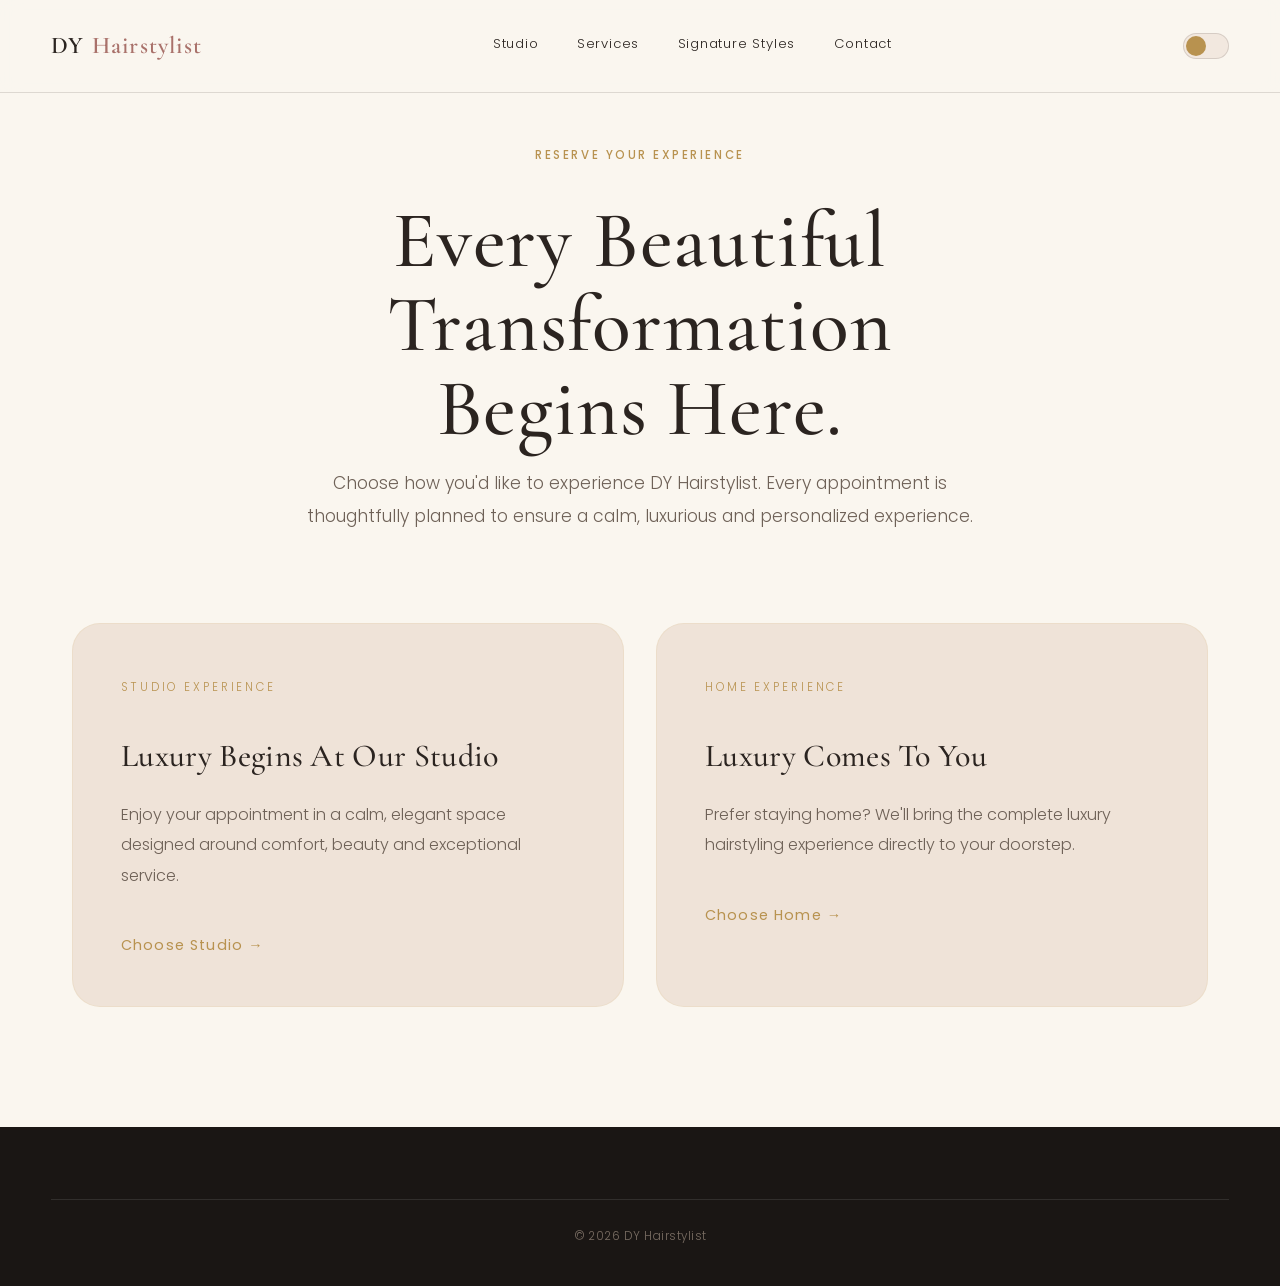
==== booking.html @ 82cdf084 "upgraded booking page" ====
<!DOCTYPE html>
<html lang="en">

<head>
    <meta charset="UTF-8">
    <meta name="viewport" content="width=device-width, initial-scale=1.0">

    <title>Reserve Your Experience | DY Hairstylist</title>

    <!-- Fonts -->
    <link rel="preconnect" href="https://fonts.googleapis.com">

    <link href="https://fonts.googleapis.com/css2?family=Cormorant+Garamond:wght@300;400;500;600&family=Poppins:wght@300;400;500;600&display=swap" rel="stylesheet">

    <link rel="stylesheet" href="/style.css">
    <link rel="stylesheet" href="/booking.css">
</head>

<body>

<!-- ================= NAVIGATION ================= -->

<nav>

    <div class="logo">
        DY <span>Hairstylist</span>
    </div>

    <div class="nav-links">
        <a href="index.html#about">Studio</a>
        <a href="index.html#services">Services</a>
        <a href="index.html#edit">Signature Styles</a>
        <a href="index.html#contact">Contact</a>
    </div>

    <div class="nav-right">

        <button class="theme-toggle" id="themeToggle">

            <span class="knob">

                <svg id="toggleIcon" viewBox="0 0 24 24"></svg>

            </span>

        </button>

    </div>

</nav>

<!-- ================= HERO ================= -->

<section class="booking-hero">

    <span class="eyebrow reveal">
        Reserve Your Experience
    </span>

    <h1 class="reveal">
        Every Beautiful Transformation
        <br>
        Begins Here.
    </h1>

    <p class="reveal">

        Choose how you'd like to experience
        DY Hairstylist.

        Every appointment is thoughtfully planned
        to ensure a calm, luxurious and
        personalized experience.

    </p>

</section>

<!-- ================= EXPERIENCE ================= -->

<section class="experience-section">

    <div class="experience-grid">

        <!-- Studio -->

        <div class="experience-card reveal"
             data-experience="Studio Experience">

            <span class="experience-label">

                Studio Experience

            </span>

            <h3>

                Luxury Begins At Our Studio

            </h3>

            <p>

                Enjoy your appointment in a calm,
                elegant space designed around comfort,
                beauty and exceptional service.

            </p>

            <button class="choose-btn">

                Choose Studio →

            </button>

        </div>

        <!-- Home -->

        <div class="experience-card reveal"
             data-experience="Home Service">

            <span class="experience-label">

                Home Experience

            </span>

            <h3>

                Luxury Comes To You

            </h3>

            <p>

                Prefer staying home?

                We'll bring the complete luxury
                hairstyling experience directly
                to your doorstep.

            </p>

            <button class="choose-btn">

                Choose Home →

            </button>

        </div>

    </div>

</section>

<!-- ================= FORM ================= -->

<section id="bookingFormSection" class="booking-section hidden">

    <div class="booking-intro">
        <span class="eyebrow" id="bookingGreeting">
            Welcome.
        </span>

        <h2>Tell us about your appointment.</h2>

        <p>
            Every appointment is tailored to you.
            Complete the form below and we'll prepare your luxury experience.
        </p>
    </div>

    <form id="bookingForm" class="booking-form">

        <div class="form-group">
            <label>Full Name</label>
            <input
                type="text"
                id="fullName"
                required>
        </div>

        <div class="form-group">
            <label>Phone Number</label>
            <input
                type="tel"
                id="phone"
                required>
        </div>

        <div class="form-group">
            <label>Email Address (Optional)</label>
            <input
                type="email"
                id="email">
        </div>

        <div class="form-group">

            <label>Choose a Service</label>

            <select id="service">

                <option value="">Select a Service</option>

                <option>Knotless Braids</option>

                <option>Boho Braids</option>

                <option>Stitch Braids</option>

                <option>Goddess Braids</option>

                <option>Fulani Braids</option>

                <option>Kinky Twists</option>

                <option>Cornrows</option>

                <option>Frontal Installation</option>

                <option>Wig Installation</option>

                <option>Bridal Hairstyling</option>

                <option>Children's Hairstyling</option>

                <option>Consultation</option>

            </select>

        </div>

        <div class="form-group">

            <label>Preferred Date</label>

            <input
                type="date"
                id="date">

        </div>

        <div class="form-group">

            <label>Preferred Time</label>

            <input
                type="time"
                id="time">

        </div>

        <div
            class="form-group hidden"
            id="addressGroup">

            <label>Home Address</label>

            <textarea
                id="address"></textarea>

        </div>

        <div class="form-group">

            <label>Additional Notes</label>

            <textarea
                id="notes"
                placeholder="Tell us anything you'd like us to know..."></textarea>

        </div>

        <button
            type="submit"
            class="btn-primary">

            Continue

        </button>

    </form>

</section>

<!-- ================= SUMMARY ================= -->

<section id="bookingSummary" class="summary-section hidden">

    <div class="summary-card">

        <span class="eyebrow">
            Your Reservation
        </span>

        <h2>Booking Summary</h2>

        <div class="summary-item">
            <span>Experience</span>
            <strong id="summaryExperience"></strong>
        </div>

        <div class="summary-item">
            <span>Name</span>
            <strong id="summaryName"></strong>
        </div>

        <div class="summary-item">
            <span>Service</span>
            <strong id="summaryService"></strong>
        </div>

        <div class="summary-item">
            <span>Date</span>
            <strong id="summaryDate"></strong>
        </div>

        <div class="summary-item">
            <span>Time</span>
            <strong id="summaryTime"></strong>
        </div>

        <button
            id="whatsappBtn"
            class="whatsapp-btn">

            Continue on WhatsApp

        </button>

    </div>

</section>

<!-- ================= FOOTER ================= -->

<footer>

    <div class="footer-bottom">

        © 2026 DY Hairstylist

    </div>

</footer>

<script src="/script.js"></script>
<script src="/booking.js"></script>

</body>
</html>
---- style.css ----
:root {
    --bg: #FAF6EF;
    --bg-alt: #F2E8DF;
    --bg-panel: #EFE3D8;
    --text: #2B2420;
    --text-soft: #6E6157;
    --accent-rose: #C99891;
    --accent-rose-deep: #A9716A;
    --accent-gold: #B8924F;
    --line: rgba(43, 36, 32, 0.14);
    --card-bg: #FFFFFF;
    --shadow: rgba(43, 36, 32, 0.08);
    --transition: 0.5s cubic-bezier(.4, 0, .2, 1);
  }

  html[data-theme="dark"] {
    --bg: #1A1614;
    --bg-alt: #221C19;
    --bg-panel: #2A2220;
    --text: #F3ECE3;
    --text-soft: #C2B5AA;
    --accent-rose: #DBACA5;
    --accent-rose-deep: #E8C2BB;
    --accent-gold: #D8B978;
    --line: rgba(243, 236, 227, 0.14);
    --card-bg: #241E1B;
    --shadow: rgba(0, 0, 0, 0.35);
  }

  * {
    margin: 0;
    padding: 0;
    box-sizing: border-box;
  }

  html {
    scroll-behavior: smooth;
  }

  body {
    background: var(--bg);
    color: var(--text);
    font-family: 'Poppins', sans-serif;
    font-weight: 300;
    line-height: 1.7;
    transition: background var(--transition), color var(--transition);
    overflow-x: hidden;
  }

  h1,
  h2,
  h3,
  .display {
    font-family: 'Cormorant Garamond', serif;
    font-weight: 500;
    letter-spacing: 0.01em;
  }

  .eyebrow {
    font-family: 'Poppins', sans-serif;
    font-size: 0.72rem;
    letter-spacing: 0.22em;
    text-transform: uppercase;
    color: var(--accent-gold);
    font-weight: 500;
    display: inline-block;
    margin-bottom: 1.1rem;
  }

  a {
    color: inherit;
    text-decoration: none;
  }

  img,
  svg {
    display: block;
    max-width: 100%;
  }

  /* ---------- NAV ---------- */
  nav {
    position: fixed;
    top: 0;
    left: 0;
    right: 0;
    z-index: 100;
    display: flex;
    align-items: center;
    justify-content: space-between;
    padding: 1.6rem 4vw;
    background: color-mix(in srgb, var(--bg) 86%, transparent);
    backdrop-filter: blur(10px);
    border-bottom: 1px solid var(--line);
    transition: background var(--transition), border-color var(--transition);
  }

  .logo {
    font-family: 'Cormorant Garamond', serif;
    font-size: 1.5rem;
    font-weight: 600;
    letter-spacing: 0.05em;
  }

  .logo span {
    color: var(--accent-rose-deep);
  }

  .nav-links {
    display: flex;
    gap: 2.4rem;
    font-size: 0.82rem;
    letter-spacing: 0.06em;
  }

  .nav-links a {
    position: relative;
    padding-bottom: 4px;
  }

  .nav-links a::after {
    content: "";
    position: absolute;
    left: 0;
    bottom: 0;
    width: 0%;
    height: 1px;
    background: var(--accent-gold);
    transition: width 0.4s ease;
  }

  .nav-links a:hover::after {
    width: 100%;
  }

  .nav-right {
    display: flex;
    align-items: center;
    gap: 1.6rem;
  }

  .book-pill {
    border: 1px solid var(--text);
    padding: 0.55rem 1.3rem;
    border-radius: 100px;
    font-size: 0.78rem;
    letter-spacing: 0.06em;
    transition: background var(--transition), color var(--transition), border-color var(--transition);
  }

  .book-pill:hover {
    background: var(--text);
    color: var(--bg);
  }

  .theme-toggle {
    width: 46px;
    height: 26px;
    border-radius: 100px;
    border: 1px solid var(--line);
    background: var(--bg-alt);
    position: relative;
    cursor: pointer;
    display: flex;
    align-items: center;
    padding: 2px;
    transition: background var(--transition);
  }

  .theme-toggle .knob {
    width: 20px;
    height: 20px;
    border-radius: 50%;
    background: var(--accent-gold);
    display: flex;
    align-items: center;
    justify-content: center;
    transform: translateX(0px);
    transition: transform 0.4s cubic-bezier(.4, 0, .2, 1), background 0.4s;
  }

  html[data-theme="dark"] .theme-toggle .knob {
    transform: translateX(18px);
  }

  .theme-toggle svg {
    width: 12px;
    height: 12px;
    stroke: var(--bg);
  }

  /* ---------- HERO ---------- */
  .hero {
    position: relative;
    min-height: 100vh;
    display: flex;
    align-items: center;
    overflow: hidden;
    padding: 0 4vw;
  }

  .hero-bg {
    position: absolute;
    inset: 0;
    z-index: 0;
    background: radial-gradient(120% 110% at 78% 18%, #E9CCAA 0%, #CE9B92 32%, #8C5C56 62%, #2B1E1B 100%);
    transform: scale(1);
    animation: kenburns 24s ease-in-out infinite alternate;
  }

  html[data-theme="dark"] .hero-bg {
    background: radial-gradient(120% 110% at 78% 18%, #6E4A42 0%, #4A332E 38%, #281E1A 68%, #120E0C 100%);
  }

  @keyframes kenburns {
    from {
      transform: scale(1) translate(0, 0);
    }

    to {
      transform: scale(1.09) translate(-1.5%, -1.5%);
    }
  }

  .hero-weave {
    position: absolute;
    inset: 0;
    z-index: 1;
    opacity: 0.16;
    mix-blend-mode: overlay;
    background-repeat: repeat;
    background-size: 150px 280px;
    background-image: url("data:image/svg+xml,<svg xmlns='http://www.w3.org/2000/svg' width='150' height='280'><path d='M22,0 C64,42 4,84 46,138 C88,192 22,234 64,280' stroke='white' stroke-width='9' fill='none' opacity='0.55'/><path d='M75,0 C117,42 57,84 99,138 C141,192 75,234 117,280' stroke='white' stroke-width='9' fill='none' opacity='0.35'/><path d='M128,0 C170,42 110,84 152,138 C194,192 128,234 170,280' stroke='white' stroke-width='9' fill='none' opacity='0.5'/></svg>");
  }

  .hero-scrim {
    position: absolute;
    inset: 0;
    z-index: 2;
    background: linear-gradient(105deg, rgba(18, 14, 12, 0.8) 0%, rgba(18, 14, 12, 0.48) 42%, rgba(18, 14, 12, 0.08) 72%);
  }

  html[data-theme="dark"] .hero-scrim {
    background: linear-gradient(105deg, rgba(8, 6, 5, 0.88) 0%, rgba(8, 6, 5, 0.58) 42%, rgba(8, 6, 5, 0.15) 72%);
  }

  @media (prefers-reduced-motion: reduce) {
    .hero-bg {
      animation: none;
    }
  }

  .hero-copy {
    position: relative;
    z-index: 3;
    max-width: 560px;
    padding: 9rem 0 6rem;
  }

  .hero-copy .eyebrow {
    color: #E3C078;
  }

  .hero-copy h1 {
    font-size: clamp(2.8rem, 5.2vw, 4.6rem);
    line-height: 1.06;
    margin-bottom: 1.6rem;
  }

  .hero-copy h1 {
    color: #FBF5EC;
  }

  .hero-copy h1 em {
    color: #EFC2B9;
    font-style: italic;
    font-weight: 400;
  }

  .hero-copy p.sub {
    font-size: 1.05rem;
    max-width: 420px;
    margin-bottom: 2.4rem;
  }

  .hero-copy p.sub {
    color: rgba(247, 239, 229, 0.82);
  }

  .hero-ctas {
    display: flex;
    gap: 1rem;
    flex-wrap: wrap;
  }

  .btn-primary {
    background: #FBF5EC;
    color: #2B2420;
    padding: 0.95rem 2.1rem;
    border-radius: 100px;
    font-size: 0.82rem;
    letter-spacing: 0.06em;
    transition: opacity 0.3s;
  }

  .btn-primary:hover {
    opacity: 0.82;
  }

  .btn-ghost {
    padding: 0.95rem 2.1rem;
    border-radius: 100px;
    border: 1px solid var(--line);
    font-size: 0.82rem;
    letter-spacing: 0.06em;
    display: inline-flex;
    align-items: center;
    gap: 0.5rem;
    transition: border-color 0.3s;
  }

  .hero-copy .btn-ghost {
    border-color: rgba(247, 239, 229, 0.5);
    color: #F7EFE5;
  }

  .hero-copy .btn-ghost:hover {
    border-color: #E3C078;
  }

  .hero-caption {
    position: absolute;
    bottom: 1.8rem;
    left: 4vw;
    z-index: 3;
    font-size: 0.7rem;
    letter-spacing: 0.12em;
    text-transform: uppercase;
    color: rgba(247, 239, 229, 0.6);
  }

  .scroll-cue {
    position: absolute;
    bottom: 1.8rem;
    right: 4vw;
    z-index: 3;
    width: 1px;
    height: 46px;
    background: rgba(247, 239, 229, 0.3);
    overflow: hidden;
  }

  .scroll-cue::after {
    content: "";
    position: absolute;
    top: -100%;
    left: 0;
    width: 100%;
    height: 100%;
    background: #E3C078;
    animation: scrollcue 2.8s ease-in-out infinite;
  }

  @keyframes scrollcue {
    0% {
      top: -100%;
    }

    60% {
      top: 100%;
    }

    100% {
      top: 100%;
    }
  }

  @media (prefers-reduced-motion: reduce) {
    .scroll-cue::after {
      animation: none;
      top: 0;
    }
  }

  @media (prefers-reduced-motion: reduce) {
    html {
      scroll-behavior: auto;
    }
  }

  /* ---------- SECTION SHARED ---------- */
  section {
    padding: 7rem 4vw;
    position: relative;
  }

  .section-head {
    text-align: center;
    max-width: 640px;
    margin: 0 auto 3.4rem;
  }

  .section-head h2 {
    font-size: clamp(2rem, 3.4vw, 2.7rem);
  }

  .rule {
    width: 48px;
    height: 1px;
    background: var(--accent-gold);
    margin: 1.6rem auto 0;
  }

  /* ---------- ABOUT ---------- */
  .about {
    background: var(--bg-alt);
  }

  .about-inner {
    max-width: 720px;
    margin: 0 auto;
    text-align: center;
  }

  .about-inner p {
    font-size: 1.15rem;
    color: var(--text-soft);
  }

  .about-inner .display {
    font-size: 1.5rem;
    font-style: italic;
    color: var(--text);
    margin-top: 1.6rem;
  }

  /* ---------- SERVICES ---------- */
  .services-grid {
    display: grid;
    grid-template-columns: repeat(3, 1fr);
    gap: 1.4rem;
    max-width: 1100px;
    margin: 0 auto;
  }

  .service-card {
    background: var(--card-bg);
    border: 1px solid var(--line);
    padding: 2.2rem 1.8rem;
    border-radius: 2px;
    transition: transform 0.4s ease, box-shadow 0.4s ease, border-color 0.4s ease;
  }

  .service-card:hover {
    transform: translateY(-6px);
    box-shadow: 0 18px 40px var(--shadow);
    border-color: var(--accent-gold);
  }

  .service-card .num {
    font-family: 'Cormorant Garamond', serif;
    font-style: italic;
    font-size: 0.95rem;
    color: var(--accent-rose-deep);
    margin-bottom: 0.9rem;
    display: block;
  }

  .service-card h3 {
    font-size: 1.3rem;
    font-weight: 500;
    margin-bottom: 0.5rem;
  }

  .service-card p {
    font-size: 0.85rem;
    color: var(--text-soft);
  }

  /* ---------- SIGNATURE STYLES ---------- */

  .edit-grid {
    display: grid;
    grid-template-columns: repeat(4, 1fr);
    gap: 1.2rem;
    max-width: 1200px;
    margin: 0 auto;
  }

  .edit-card {
    aspect-ratio: 3 / 4.2;
    position: relative;
    overflow: hidden;
    border-radius: 20px;
    background: #000;
    cursor: pointer;
    transition: transform 0.4s ease;
  }

  .edit-card:hover {
    transform: translateY(-6px);
  }

  .edit-card video {
    width: 100%;
    height: 100%;
    object-fit: cover;
    display: block;
    transition: transform 0.6s ease;
  }

  .edit-card:hover video {
    transform: scale(1.05);
  }

  .edit-card .info {
    position: absolute;
    left: 0;
    right: 0;
    bottom: 0;
    padding: 1.4rem;
    color: #fff;
    background: linear-gradient(to top,
        rgba(0, 0, 0, 0.82),
        rgba(0, 0, 0, 0.25),
        transparent);
    transition: transform 0.4s ease;
  }

  .edit-card:hover .info {
    transform: translateY(-4px);
  }

  .edit-card .cat {
    font-size: 0.66rem;
    letter-spacing: 0.14em;
    text-transform: uppercase;
    opacity: 0.8;
  }

  .edit-card h4 {
    font-size: 1.15rem;
    font-weight: 500;
    margin: 0.25rem 0 0.6rem;
  }

  .edit-card .book-link {
    display: inline-block;
    font-size: 0.74rem;
    letter-spacing: 0.05em;
    color: #fff;
    text-decoration: none;
    border-bottom: 1px solid rgba(255, 255, 255, 0.6);
    padding-bottom: 2px;
    transition: border-color 0.3s ease;
  }

  .edit-card .book-link:hover {
    border-color: #fff;
  }

  /* ---------- Responsive ---------- */

  @media (max-width: 992px) {
    .edit-grid {
      grid-template-columns: repeat(2, 1fr);
    }
  }

  @media (max-width: 640px) {
    .edit-grid {
      grid-template-columns: 1fr;
    }

    .edit-card {
      aspect-ratio: 4 / 5;
    }
  }

  /* ---------- WHY / CTA ---------- */
  .why-cta {
    background: var(--accent-rose);
    color: #2B2420;
    text-align: center;
  }

  html[data-theme="dark"] .why-cta {
    background: var(--bg-panel);
    color: var(--text);
  }

  .why-pillars {
    display: flex;
    justify-content: center;
    gap: 3.5rem;
    margin: 2.6rem 0 3.4rem;
    flex-wrap: wrap;
  }

  .pillar {
    max-width: 200px;
  }

  .pillar .eyebrow {
    color: #2B2420;
    opacity: 0.65;
  }

  html[data-theme="dark"] .pillar .eyebrow {
    color: var(--accent-gold);
    opacity: 1;
  }

  .pillar p {
    font-size: 0.85rem;
    opacity: 0.8;
  }

  .why-cta h2 {
    font-size: clamp(2.2rem, 4vw, 3.2rem);
    margin-bottom: 2rem;
  }

  .btn-dark {
    background: #2B2420;
    color: #FAF6EF;
    padding: 1rem 2.4rem;
    border-radius: 100px;
    font-size: 0.85rem;
    letter-spacing: 0.06em;
    display: inline-block;
    transition: opacity 0.3s;
  }

  .btn-dark:hover {
    opacity: 0.85;
  }

  /* ---------- FOOTER ---------- */
  footer {
    background: #1A1614;
    color: #E7DED4;
    padding: 4.5rem 4vw 2.5rem;
  }

  .footer-grid {
    display: flex;
    justify-content: space-between;
    flex-wrap: wrap;
    gap: 2.5rem;
    max-width: 1200px;
    margin: 0 auto 3rem;
  }

  .footer-grid .logo {
    color: #E7DED4;
  }

  .footer-col h4 {
    font-size: 0.72rem;
    letter-spacing: 0.16em;
    text-transform: uppercase;
    color: #B8924F;
    margin-bottom: 1rem;
    font-weight: 500;
  }

  .footer-col a,
  .footer-col p {
    font-size: 0.88rem;
    color: #C2B5AA;
    display: block;
    margin-bottom: 0.6rem;
  }

  .footer-bottom {
    border-top: 1px solid rgba(255, 255, 255, 0.1);
    padding-top: 1.6rem;
    text-align: center;
    font-size: 0.74rem;
    color: #7A6E64;
    letter-spacing: 0.04em;
  }

  /* ---------- SCROLL REVEAL ---------- */
  .reveal {
    opacity: 0;
    transform: translateY(22px);
    transition: opacity 0.9s ease, transform 0.9s ease;
  }

  .reveal.in-view {
    opacity: 1;
    transform: translateY(0);
  }

  .reveal-stagger.in-view:nth-child(1) {
    transition-delay: 0s;
  }

  .reveal-stagger.in-view:nth-child(2) {
    transition-delay: 0.12s;
  }

  .reveal-stagger.in-view:nth-child(3) {
    transition-delay: 0.24s;
  }

  .reveal-stagger.in-view:nth-child(4) {
    transition-delay: 0.36s;
  }

  .reveal-stagger.in-view:nth-child(5) {
    transition-delay: 0.48s;
  }

  .reveal-stagger.in-view:nth-child(6) {
    transition-delay: 0.6s;
  }

  @media (prefers-reduced-motion: reduce) {
    .reveal {
      opacity: 1;
      transform: none;
      transition: none;
    }
  }

  /* ---------- MOBILE MENU ---------- */
  .hamburger {
    display: none;
    flex-direction: column;
    gap: 5px;
    width: 24px;
    background: none;
    border: none;
    cursor: pointer;
  }

  .hamburger span {
    width: 100%;
    height: 1px;
    background: var(--text);
    transition: transform 0.3s ease, opacity 0.3s ease;
  }

  .mobile-menu {
    position: fixed;
    top: 0;
    right: 0;
    width: min(78vw, 320px);
    height: 100vh;
    background: var(--bg);
    border-left: 1px solid var(--line);
    z-index: 99;
    display: flex;
    flex-direction: column;
    justify-content: center;
    gap: 1.8rem;
    padding: 0 3rem;
    transform: translateX(100%);
    transition: transform 0.45s cubic-bezier(.4, 0, .2, 1);
  }

  .mobile-menu.open {
    transform: translateX(0);
  }

  .mobile-menu a {
    font-family: 'Cormorant Garamond', serif;
    font-size: 1.4rem;
  }

  .menu-backdrop {
    position: fixed;
    inset: 0;
    background: rgba(0, 0, 0, 0.35);
    z-index: 98;
    opacity: 0;
    pointer-events: none;
    transition: opacity 0.4s ease;
  }

  .menu-backdrop.open {
    opacity: 1;
    pointer-events: auto;
  }

  @media (max-width: 900px) {
    .hamburger {
      display: flex;
    }
  }

  @media (max-width: 900px) {
    .nav-links {
      display: none;
    }

    .hero-copy {
      padding: 7rem 0 5rem;
    }

    .services-grid {
      grid-template-columns: 1fr 1fr;
    }

    .edit-grid {
      grid-template-columns: 1fr 1fr;
    }

    .why-pillars {
      gap: 2rem;
    }
  }

  @media (max-width: 560px) {
    .services-grid {
      grid-template-columns: 1fr;
    }

    .edit-grid {
      grid-template-columns: 1fr;
    }

    section {
      padding: 4.5rem 6vw;
    }
  }

  :focus-visible {
    outline: 2px solid var(--accent-gold);
    outline-offset: 3px;
  }
---- booking.css ----
/* ==========================================================
   BOOKING PAGE
   ========================================================== */

.booking-hero{
    max-width:900px;
    margin:140px auto 90px;
    padding:0 2rem;
    text-align:center;
}

.booking-hero h1{
    font-size:clamp(3rem,7vw,5rem);
    line-height:1.05;
    margin:1rem 0;
}

.booking-hero p{
    max-width:680px;
    margin:0 auto;
    color:var(--text-soft);
    font-size:1.08rem;
    line-height:1.9;
}

/* ==========================================================
   EXPERIENCE SECTION
   ========================================================== */

.experience-section{
    max-width:1200px;
    margin:0 auto 120px;
    padding:0 2rem;
}

.experience-grid{
    display:grid;
    grid-template-columns:repeat(2,1fr);
    gap:2rem;
}

.experience-card{

    position:relative;

    padding:3rem;

    background:var(--bg-panel);

    border:1px solid rgba(216,185,120,.15);

    border-radius:28px;

    transition:.45s ease;

    cursor:pointer;

    overflow:hidden;

}

.experience-card::before{

    content:"";

    position:absolute;

    inset:0;

    background:linear-gradient(
        135deg,
        rgba(216,185,120,.04),
        transparent 60%
    );

    opacity:0;

    transition:.45s;

}

.experience-card:hover{

    transform:translateY(-10px);

    border-color:rgba(216,185,120,.5);

    box-shadow:
    0 20px 60px rgba(0,0,0,.08);

}

.experience-card:hover::before{

    opacity:1;

}

.experience-card.active{

    border:2px solid var(--accent-gold);

    box-shadow:
    0 25px 70px rgba(216,185,120,.18);

}

.experience-label{

    display:inline-block;

    margin-bottom:2rem;

    font-size:.72rem;

    text-transform:uppercase;

    letter-spacing:.25em;

    color:var(--accent-gold);

}

.experience-card h3{

    font-size:2rem;

    margin-bottom:1rem;

}

.experience-card p{

    color:var(--text-soft);

    line-height:1.9;

    margin-bottom:2.5rem;

}

.choose-btn{

    background:none;

    border:none;

    padding:0;

    font-family:inherit;

    font-size:.9rem;

    letter-spacing:.08em;

    color:var(--accent-gold);

    cursor:pointer;

    transition:.35s;

}

.choose-btn:hover{

    transform:translateX(8px);

}

/* ==========================================================
   BOOKING FORM
   ========================================================== */

.booking-section{

    max-width:900px;

    margin:0 auto 120px;

    padding:0 2rem;

    opacity:0;

    transform:translateY(60px);

    transition:.8s ease;

}

.booking-section.show{

    opacity:1;

    transform:translateY(0);

}

.booking-form{

    background:var(--bg-panel);

    border-radius:30px;

    padding:3rem;

    border:1px solid rgba(216,185,120,.15);

}

.form-group{

    margin-bottom:1.8rem;

}

.form-group label{

    display:block;

    margin-bottom:.8rem;

    font-size:.85rem;

    letter-spacing:.08em;

    text-transform:uppercase;

    color:var(--text-soft);

}

.form-group input,
.form-group textarea,
.form-group select{

    width:100%;

    padding:1rem 1.2rem;

    border-radius:16px;

    border:1px solid rgba(216,185,120,.18);

    background:transparent;

    color:var(--text);

    font-family:inherit;

    font-size:1rem;

    transition:.35s;

}

.form-group textarea{

    resize:vertical;

    min-height:160px;

}

.form-group input:focus,
.form-group textarea:focus,
.form-group select:focus{

    outline:none;

    border-color:var(--accent-gold);

    box-shadow:0 0 0 5px rgba(216,185,120,.08);

}

/* ==========================================================
   SUMMARY
   ========================================================== */

.summary-section{

    max-width:700px;

    margin:0 auto 120px;

    padding:0 2rem;

    opacity:0;

    transform:translateY(60px);

    transition:.8s ease;

}

.summary-section.show{

    opacity:1;

    transform:translateY(0);

}

.summary-card{

    padding:3rem;

    border-radius:30px;

    background:var(--bg-panel);

    border:1px solid rgba(216,185,120,.15);

}

.summary-card h2{

    margin-bottom:2rem;

}

.summary-item{

    display:flex;

    justify-content:space-between;

    padding:1rem 0;

    border-bottom:1px solid rgba(216,185,120,.12);

}

.summary-item:last-child{

    border:none;

}

/* ==========================================================
   WHATSAPP BUTTON
   ========================================================== */

.whatsapp-btn{

    display:flex;

    justify-content:center;

    align-items:center;

    gap:.8rem;

    width:100%;

    margin-top:2rem;

    padding:1rem;

    border:none;

    border-radius:18px;

    background:#25D366;

    color:white;

    font-size:1rem;

    font-weight:600;

    cursor:pointer;

    transition:.35s;

}

.whatsapp-btn:hover{

    transform:translateY(-4px);

    box-shadow:
    0 15px 35px rgba(37,211,102,.28);

}

/* ==========================================================
   UTILITIES
   ========================================================== */

.hidden{

    display:none;

}

/* ==========================================================
   RESPONSIVE
   ========================================================== */

@media(max-width:900px){

    .experience-grid{

        grid-template-columns:1fr;

    }

    .experience-card{

        padding:2.2rem;

    }

    .booking-form{

        padding:2rem;

    }

}

@media(max-width:600px){

    .booking-hero{

        margin-top:120px;

    }

    .booking-hero h1{

        font-size:2.6rem;

    }

    .experience-card h3{

        font-size:1.6rem;

    }

}
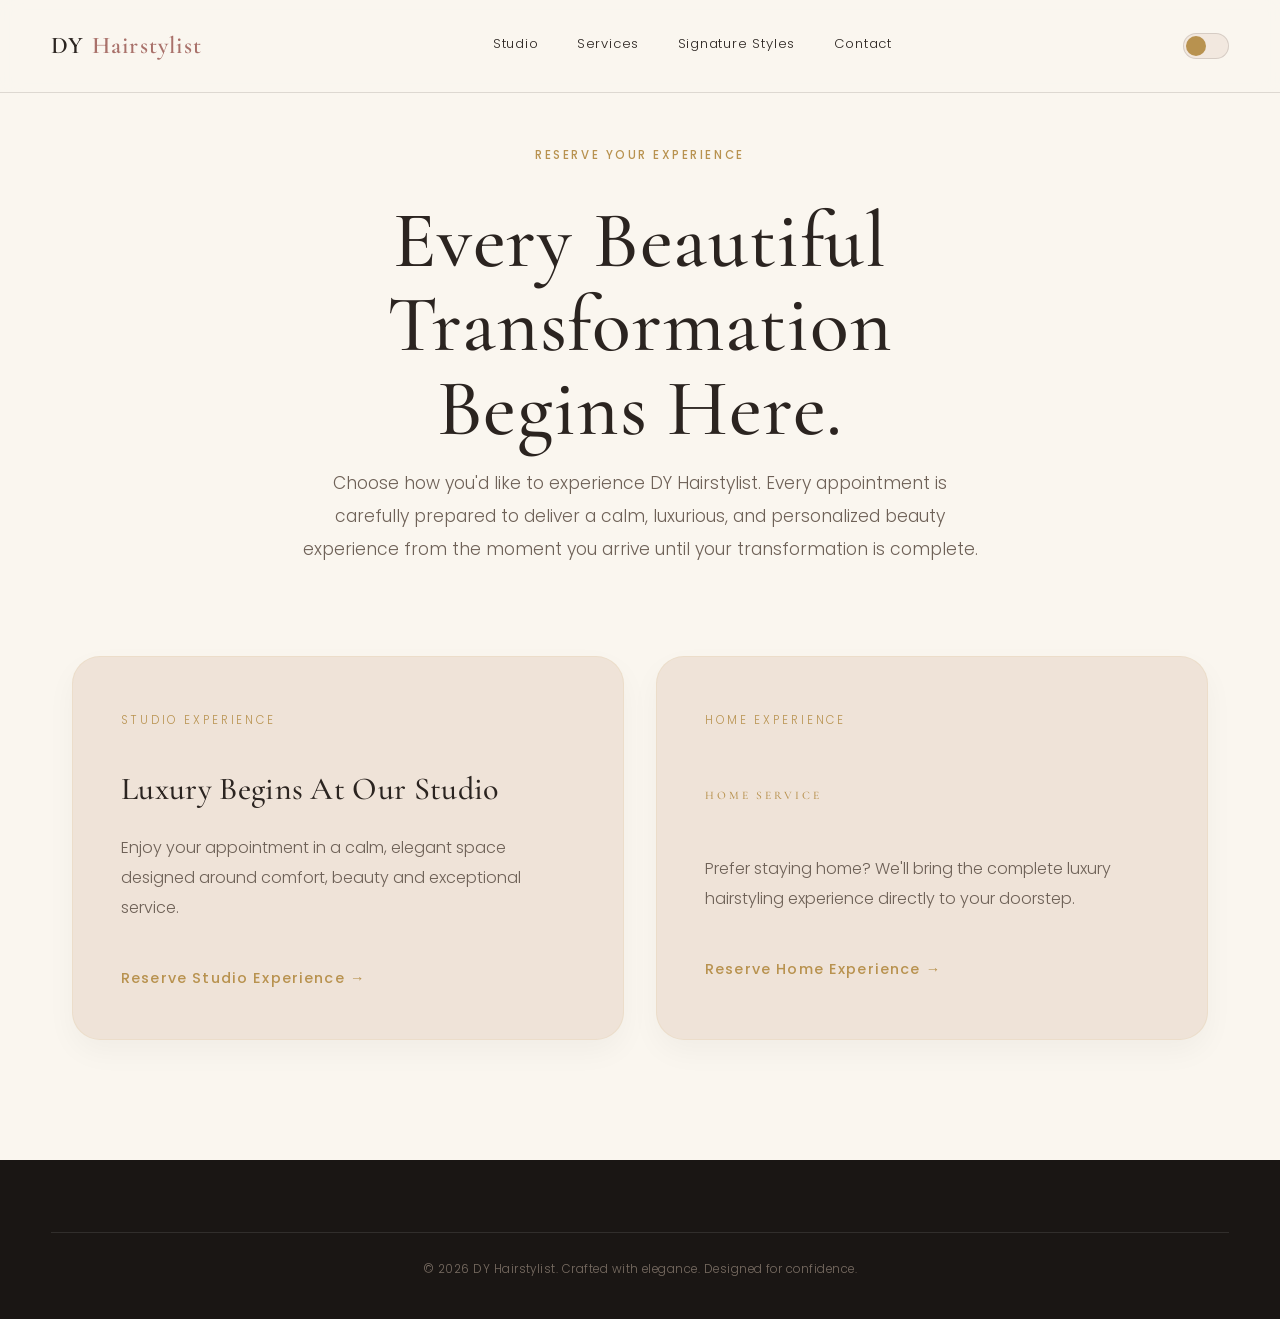
==== commit 1bcd3376: "Add premium booking experience with WhatsApp reservations" ====
--- a/booking.html
+++ b/booking.html
@@ -10,7 +10,9 @@
     <!-- Fonts -->
     <link rel="preconnect" href="https://fonts.googleapis.com">
 
-    <link href="https://fonts.googleapis.com/css2?family=Cormorant+Garamond:wght@300;400;500;600&family=Poppins:wght@300;400;500;600&display=swap" rel="stylesheet">
+    <link
+        href="https://fonts.googleapis.com/css2?family=Cormorant+Garamond:wght@300;400;500;600&family=Poppins:wght@300;400;500;600&display=swap"
+        rel="stylesheet">
 
     <link rel="stylesheet" href="/style.css">
     <link rel="stylesheet" href="/booking.css">
@@ -18,336 +20,338 @@
 
 <body>
 
-<!-- ================= NAVIGATION ================= -->
-
-<nav>
-
-    <div class="logo">
-        DY <span>Hairstylist</span>
-    </div>
-
-    <div class="nav-links">
-        <a href="index.html#about">Studio</a>
-        <a href="index.html#services">Services</a>
-        <a href="index.html#edit">Signature Styles</a>
-        <a href="index.html#contact">Contact</a>
-    </div>
-
-    <div class="nav-right">
-
-        <button class="theme-toggle" id="themeToggle">
-
-            <span class="knob">
-
-                <svg id="toggleIcon" viewBox="0 0 24 24"></svg>
-
+    <!-- ================= NAVIGATION ================= -->
+
+    <nav>
+
+        <div class="logo">
+            DY <span>Hairstylist</span>
+        </div>
+
+        <div class="nav-links">
+            <a href="index.html#about">Studio</a>
+            <a href="index.html#services">Services</a>
+            <a href="index.html#edit">Signature Styles</a>
+            <a href="index.html#contact">Contact</a>
+        </div>
+
+        <div class="nav-right">
+
+            <button class="theme-toggle" id="themeToggle">
+
+                <span class="knob">
+
+                    <svg id="toggleIcon" viewBox="0 0 24 24"></svg>
+
+                </span>
+
+            </button>
+
+        </div>
+
+    </nav>
+
+    <!-- ================= HERO ================= -->
+
+    <section class="booking-hero">
+
+        <span class="eyebrow reveal">
+            Reserve Your Experience
+        </span>
+
+        <h1 class="reveal">
+            Every Beautiful Transformation
+            <br>
+            Begins Here.
+        </h1>
+
+        <p class="reveal">
+
+            Choose how you'd like to experience
+            DY Hairstylist.
+
+            Every appointment is carefully prepared to deliver a calm, luxurious, and personalized beauty experience
+            from the moment you arrive until your transformation is complete.
+
+        </p>
+
+    </section>
+
+    <!-- ================= EXPERIENCE ================= -->
+
+    <section class="experience-section">
+
+        <div class="experience-grid">
+
+            <!-- Studio -->
+
+            <div class="experience-card reveal" data-experience="Studio Experience">
+
+                <span class="experience-label">
+
+                    Studio Experience
+
+                </span>
+
+                <h3>
+
+                    Luxury Begins At Our Studio
+
+                </h3>
+
+                <p>
+
+                    Enjoy your appointment in a calm,
+                    elegant space designed around comfort,
+                    beauty and exceptional service.
+
+                </p>
+
+                <button class="choose-btn">
+
+                    Reserve Studio Experience →
+
+                </button>
+            </div>
+
+            <!-- Home -->
+
+            <div class="experience-card reveal" data-experience="Home Service">
+
+                <span class="experience-label">
+
+                    Home Experience
+
+                </span>
+
+                <h3>
+
+                    <span class="experience-label">
+
+                        Home Service
+
+                    </span>
+
+                </h3>
+
+                <p>
+
+                    Prefer staying home?
+
+                    We'll bring the complete luxury
+                    hairstyling experience directly
+                    to your doorstep.
+
+                </p>
+
+                <button class="choose-btn">
+
+                    Reserve Home Experience →
+
+                </button>
+            </div>
+
+        </div>
+
+    </section>
+
+    <!-- ================= FORM ================= -->
+
+    <section id="bookingFormSection" class="booking-section hidden">
+
+        <div class="booking-intro">
+            <span class="eyebrow" id="bookingGreeting">
+                Welcome.
             </span>
 
-        </button>
-
-    </div>
-
-</nav>
-
-<!-- ================= HERO ================= -->
-
-<section class="booking-hero">
-
-    <span class="eyebrow reveal">
-        Reserve Your Experience
-    </span>
-
-    <h1 class="reveal">
-        Every Beautiful Transformation
-        <br>
-        Begins Here.
-    </h1>
-
-    <p class="reveal">
-
-        Choose how you'd like to experience
-        DY Hairstylist.
-
-        Every appointment is thoughtfully planned
-        to ensure a calm, luxurious and
-        personalized experience.
-
-    </p>
-
-</section>
-
-<!-- ================= EXPERIENCE ================= -->
-
-<section class="experience-section">
-
-    <div class="experience-grid">
-
-        <!-- Studio -->
-
-        <div class="experience-card reveal"
-             data-experience="Studio Experience">
-
-            <span class="experience-label">
-
-                Studio Experience
-
+            <h2>Let's plan your experience.</h2>
+
+            <p>
+
+                Every appointment is thoughtfully prepared around your chosen service and preferred schedule.
+
+                Complete the details below and we'll begin preparing your luxury experience.
+
+            </p>
+        </div>
+
+        <form id="bookingForm" class="booking-form">
+
+            <div class="form-group">
+                <label>Full Name</label>
+                <input type="text" id="fullName" required>
+            </div>
+
+            <div class="form-group">
+                <label>Phone Number</label>
+                <input type="tel" id="phone" required>
+            </div>
+
+            <div class="form-group">
+                <label>Email Address (Optional)</label>
+                <input type="email" id="email">
+            </div>
+
+            <div class="form-group">
+
+                <label>Choose a Service</label>
+
+                <select id="service" required>
+
+                    <option value="">Select a Service</option>
+
+                    <optgroup label="Braids">
+
+                        <option>Knotless Braids</option>
+                        <option>Boho Braids</option>
+                        <option>Stitch Braids</option>
+                        <option>Fulani Braids</option>
+                        <option>Goddess Braids</option>
+                        <option>Cornrows</option>
+                        <option>Kinky Twists</option>
+
+                    </optgroup>
+
+                    <optgroup label="Wigs">
+
+                        <option>Braided Wig</option>
+                        <option>Wig Installation</option>
+                        <option>Frontal Installation</option>
+                        <option>Wig Revamp</option>
+
+                    </optgroup>
+
+                    <optgroup label="Special Appointments">
+
+                        <option>Bridal Hairstyling</option>
+                        <option>Children's Hairstyling</option>
+                        <option>Consultation</option>
+
+                    </optgroup>
+
+                </select>
+            </div>
+
+            <div class="form-group">
+
+                <label>Preferred Date</label>
+
+                <input type="date" id="date">
+
+            </div>
+
+            <div class="form-group">
+
+                <label>Preferred Time</label>
+
+                <input type="time" id="time">
+
+            </div>
+
+            <div class="form-group hidden" id="addressGroup">
+
+                <label>Home Address</label>
+
+                <textarea id="address"></textarea>
+
+            </div>
+
+            <div class="form-group">
+
+                <label>Additional Notes</label>
+
+                <textarea id="notes" placeholder="Tell us anything you'd like us to know..."></textarea>
+
+            </div>
+
+            <button type="submit" class="btn-primary">
+
+               Review Booking
+
+            </button>
+
+        </form>
+
+    </section>
+
+    <!-- ================= SUMMARY ================= -->
+
+    <section id="bookingSummary" class="summary-section hidden">
+
+        <div class="summary-card">
+
+            <span class="eyebrow">
+                Reservation Preview
             </span>
 
-            <h3>
-
-                Luxury Begins At Our Studio
-
-            </h3>
-
-            <p>
-
-                Enjoy your appointment in a calm,
-                elegant space designed around comfort,
-                beauty and exceptional service.
+            <h2>Your Appointment</h2>
+
+            <p class="summary-message">
+
+                Please review your appointment details before continuing to WhatsApp.
 
             </p>
 
-            <button class="choose-btn">
-
-                Choose Studio →
+            <div class="summary-item">
+                <span>Experience</span>
+                <strong id="summaryExperience"></strong>
+            </div>
+
+            <div class="summary-item">
+                <span>Name</span>
+                <strong id="summaryName"></strong>
+            </div>
+
+            <div class="summary-item">
+                <span>Service</span>
+                <strong id="summaryService"></strong>
+            </div>
+
+            <div class="summary-item">
+                <span>Date</span>
+                <strong id="summaryDate"></strong>
+            </div>
+
+            <div class="summary-item">
+                <span>Time</span>
+                <strong id="summaryTime"></strong>
+            </div>
+
+            <p class="reservation-note">
+
+                Your reservation request is almost complete.
+
+                Continue to WhatsApp to send your booking directly to DY Hairstylist.
+
+            </p>
+
+            <button id="whatsappBtn" class="whatsapp-btn">
+
+                Send Booking via WhatsApp
 
             </button>
 
         </div>
 
-        <!-- Home -->
-
-        <div class="experience-card reveal"
-             data-experience="Home Service">
-
-            <span class="experience-label">
-
-                Home Experience
-
-            </span>
-
-            <h3>
-
-                Luxury Comes To You
-
-            </h3>
-
-            <p>
-
-                Prefer staying home?
-
-                We'll bring the complete luxury
-                hairstyling experience directly
-                to your doorstep.
-
-            </p>
-
-            <button class="choose-btn">
-
-                Choose Home →
-
-            </button>
-
-        </div>
-
-    </div>
-
-</section>
-
-<!-- ================= FORM ================= -->
-
-<section id="bookingFormSection" class="booking-section hidden">
-
-    <div class="booking-intro">
-        <span class="eyebrow" id="bookingGreeting">
-            Welcome.
-        </span>
-
-        <h2>Tell us about your appointment.</h2>
-
-        <p>
-            Every appointment is tailored to you.
-            Complete the form below and we'll prepare your luxury experience.
-        </p>
-    </div>
-
-    <form id="bookingForm" class="booking-form">
-
-        <div class="form-group">
-            <label>Full Name</label>
-            <input
-                type="text"
-                id="fullName"
-                required>
-        </div>
-
-        <div class="form-group">
-            <label>Phone Number</label>
-            <input
-                type="tel"
-                id="phone"
-                required>
-        </div>
-
-        <div class="form-group">
-            <label>Email Address (Optional)</label>
-            <input
-                type="email"
-                id="email">
-        </div>
-
-        <div class="form-group">
-
-            <label>Choose a Service</label>
-
-            <select id="service">
-
-                <option value="">Select a Service</option>
-
-                <option>Knotless Braids</option>
-
-                <option>Boho Braids</option>
-
-                <option>Stitch Braids</option>
-
-                <option>Goddess Braids</option>
-
-                <option>Fulani Braids</option>
-
-                <option>Kinky Twists</option>
-
-                <option>Cornrows</option>
-
-                <option>Frontal Installation</option>
-
-                <option>Wig Installation</option>
-
-                <option>Bridal Hairstyling</option>
-
-                <option>Children's Hairstyling</option>
-
-                <option>Consultation</option>
-
-            </select>
-
-        </div>
-
-        <div class="form-group">
-
-            <label>Preferred Date</label>
-
-            <input
-                type="date"
-                id="date">
-
-        </div>
-
-        <div class="form-group">
-
-            <label>Preferred Time</label>
-
-            <input
-                type="time"
-                id="time">
-
-        </div>
-
-        <div
-            class="form-group hidden"
-            id="addressGroup">
-
-            <label>Home Address</label>
-
-            <textarea
-                id="address"></textarea>
-
-        </div>
-
-        <div class="form-group">
-
-            <label>Additional Notes</label>
-
-            <textarea
-                id="notes"
-                placeholder="Tell us anything you'd like us to know..."></textarea>
-
-        </div>
-
-        <button
-            type="submit"
-            class="btn-primary">
-
-            Continue
-
-        </button>
-
-    </form>
-
-</section>
-
-<!-- ================= SUMMARY ================= -->
-
-<section id="bookingSummary" class="summary-section hidden">
-
-    <div class="summary-card">
-
-        <span class="eyebrow">
-            Your Reservation
-        </span>
-
-        <h2>Booking Summary</h2>
-
-        <div class="summary-item">
-            <span>Experience</span>
-            <strong id="summaryExperience"></strong>
-        </div>
-
-        <div class="summary-item">
-            <span>Name</span>
-            <strong id="summaryName"></strong>
-        </div>
-
-        <div class="summary-item">
-            <span>Service</span>
-            <strong id="summaryService"></strong>
-        </div>
-
-        <div class="summary-item">
-            <span>Date</span>
-            <strong id="summaryDate"></strong>
-        </div>
-
-        <div class="summary-item">
-            <span>Time</span>
-            <strong id="summaryTime"></strong>
-        </div>
-
-        <button
-            id="whatsappBtn"
-            class="whatsapp-btn">
-
-            Continue on WhatsApp
-
-        </button>
-
-    </div>
-
-</section>
-
-<!-- ================= FOOTER ================= -->
-
-<footer>
-
-    <div class="footer-bottom">
-
-        © 2026 DY Hairstylist
-
-    </div>
-
-</footer>
-
-<script src="/script.js"></script>
-<script src="/booking.js"></script>
+    </section>
+
+    <!-- ================= FOOTER ================= -->
+
+    <footer>
+
+        <div class="footer-bottom">
+
+            © 2026 DY Hairstylist.
+
+            Crafted with elegance. Designed for confidence.
+
+        </div>
+
+    </footer>
+
+    <script src="/script.js"></script>
+    <script src="/booking.js"></script>
 
 </body>
+
 </html>
--- a/booking.css
+++ b/booking.css
@@ -2,274 +2,285 @@
    BOOKING PAGE
    ========================================================== */
 
-.booking-hero{
-    max-width:900px;
-    margin:140px auto 90px;
-    padding:0 2rem;
-    text-align:center;
-}
-
-.booking-hero h1{
-    font-size:clamp(3rem,7vw,5rem);
-    line-height:1.05;
-    margin:1rem 0;
-}
-
-.booking-hero p{
-    max-width:680px;
-    margin:0 auto;
-    color:var(--text-soft);
-    font-size:1.08rem;
-    line-height:1.9;
+.booking-hero {
+    max-width: 900px;
+    margin: 140px auto 90px;
+    padding: 0 2rem;
+    text-align: center;
+}
+
+.booking-hero h1 {
+    font-size: clamp(3rem, 7vw, 5rem);
+    line-height: 1.05;
+    margin: 1rem 0;
+}
+
+.booking-hero p {
+    max-width: 680px;
+    margin: 0 auto;
+    color: var(--text-soft);
+    font-size: 1.08rem;
+    line-height: 1.9;
 }
 
 /* ==========================================================
    EXPERIENCE SECTION
    ========================================================== */
 
-.experience-section{
-    max-width:1200px;
-    margin:0 auto 120px;
-    padding:0 2rem;
-}
-
-.experience-grid{
-    display:grid;
-    grid-template-columns:repeat(2,1fr);
-    gap:2rem;
-}
-
-.experience-card{
-
-    position:relative;
+.experience-section {
+    max-width: 1200px;
+    margin: 0 auto 120px;
+    padding: 0 2rem;
+}
+
+.experience-grid {
+    display: grid;
+    grid-template-columns: repeat(2, 1fr);
+    gap: 2rem;
+}
+
+.experience-card {
+
+    position: relative;
+
+    padding: 3rem;
+
+    background: var(--bg-panel);
+
+    border: 1px solid rgba(216, 185, 120, .15);
+
+    border-radius: 28px;
+
+    cursor: pointer;
+
+    overflow: hidden;
+
+    transition:
+        transform .45s ease,
+        box-shadow .45s ease,
+        border-color .45s ease;
+
+    box-shadow:
+        0 12px 30px rgba(0, 0, 0, .04);
+
+}
+
+.experience-card::before {
+
+    content: "";
+
+    position: absolute;
+
+    inset: 0;
+
+    background: linear-gradient(135deg,
+            rgba(216, 185, 120, .04),
+            transparent 60%);
+
+    opacity: 0;
+
+    transition: .45s;
+
+}
+
+.experience-card:hover {
+
+    transform: translateY(-12px);
+
+    border-color: rgba(216, 185, 120, .45);
+
+    box-shadow:
+        0 30px 70px rgba(0, 0, 0, .08);
+
+}
+
+.experience-card:hover::before {
+
+    opacity: 1;
+
+}
+
+.experience-card.active{
+
+    border:2px solid var(--accent-gold);
+
+    box-shadow:
+        0 35px 80px rgba(216,185,120,.16);
+
+}
+
+.experience-label {
+
+    display: inline-block;
+
+    margin-bottom: 2rem;
+
+    font-size: .72rem;
+
+    text-transform: uppercase;
+
+    letter-spacing: .25em;
+
+    color: var(--accent-gold);
+
+}
+
+.experience-card h3 {
+
+    font-size: 2rem;
+
+    margin-bottom: 1rem;
+
+}
+
+.experience-card p {
+
+    color: var(--text-soft);
+
+    line-height: 1.9;
+
+    margin-bottom: 2.5rem;
+
+}
+
+.choose-btn {
+
+    background: none;
+
+    border: none;
+
+    padding: 0;
+
+    font-family: inherit;
+
+    font-size: .9rem;
+
+    font-weight: 500;
+
+    letter-spacing: .08em;
+
+    color: var(--accent-gold);
+
+    cursor: pointer;
+
+    transition: .35s;
+
+}
+
+.choose-btn:hover {
+
+    transform: translateX(8px);
+
+    letter-spacing: .05em;
+
+}
+
+/* ==========================================================
+   BOOKING FORM
+   ========================================================== */
+
+.booking-section {
+
+    max-width: 900px;
+
+    margin: 0 auto 120px;
+
+    padding: 0 2rem;
+
+    opacity: 0;
+
+    transform: translateY(60px);
+
+    transition: .8s ease;
+
+}
+
+.booking-section.show {
+
+    opacity: 1;
+
+    transform: translateY(0);
+
+}
+
+.booking-form{
+
+    background:var(--bg-panel);
+
+    border-radius:30px;
 
     padding:3rem;
 
-    background:var(--bg-panel);
-
     border:1px solid rgba(216,185,120,.15);
 
-    border-radius:28px;
-
-    transition:.45s ease;
-
-    cursor:pointer;
-
-    overflow:hidden;
-
-}
-
-.experience-card::before{
-
-    content:"";
-
-    position:absolute;
-
-    inset:0;
-
-    background:linear-gradient(
-        135deg,
-        rgba(216,185,120,.04),
-        transparent 60%
-    );
-
-    opacity:0;
-
-    transition:.45s;
-
-}
-
-.experience-card:hover{
-
-    transform:translateY(-10px);
-
-    border-color:rgba(216,185,120,.5);
-
     box-shadow:
-    0 20px 60px rgba(0,0,0,.08);
-
-}
-
-.experience-card:hover::before{
-
-    opacity:1;
-
-}
-
-.experience-card.active{
-
-    border:2px solid var(--accent-gold);
-
-    box-shadow:
-    0 25px 70px rgba(216,185,120,.18);
-
-}
-
-.experience-label{
-
-    display:inline-block;
-
-    margin-bottom:2rem;
-
-    font-size:.72rem;
-
-    text-transform:uppercase;
-
-    letter-spacing:.25em;
-
-    color:var(--accent-gold);
-
-}
-
-.experience-card h3{
-
-    font-size:2rem;
-
-    margin-bottom:1rem;
-
-}
-
-.experience-card p{
-
-    color:var(--text-soft);
-
-    line-height:1.9;
-
-    margin-bottom:2.5rem;
-
-}
-
-.choose-btn{
-
-    background:none;
-
-    border:none;
-
-    padding:0;
-
-    font-family:inherit;
-
-    font-size:.9rem;
-
-    letter-spacing:.08em;
-
-    color:var(--accent-gold);
-
-    cursor:pointer;
-
-    transition:.35s;
-
-}
-
-.choose-btn:hover{
-
-    transform:translateX(8px);
-
-}
-
-/* ==========================================================
-   BOOKING FORM
-   ========================================================== */
-
-.booking-section{
-
-    max-width:900px;
-
-    margin:0 auto 120px;
-
-    padding:0 2rem;
-
-    opacity:0;
-
-    transform:translateY(60px);
-
-    transition:.8s ease;
-
-}
-
-.booking-section.show{
-
-    opacity:1;
-
-    transform:translateY(0);
-
-}
-
-.booking-form{
-
-    background:var(--bg-panel);
-
-    border-radius:30px;
-
-    padding:3rem;
-
-    border:1px solid rgba(216,185,120,.15);
-
-}
-
-.form-group{
-
-    margin-bottom:1.8rem;
-
-}
-
-.form-group label{
-
-    display:block;
-
-    margin-bottom:.8rem;
-
-    font-size:.85rem;
-
-    letter-spacing:.08em;
-
-    text-transform:uppercase;
-
-    color:var(--text-soft);
+        0 25px 60px rgba(0,0,0,.05);
+
+}
+
+.form-group {
+
+    margin-bottom: 1.8rem;
+
+}
+
+.form-group label {
+
+    display: block;
+
+    margin-bottom: .8rem;
+
+    font-size: .85rem;
+
+    letter-spacing: .08em;
+
+    text-transform: uppercase;
+
+    color: var(--text-soft);
 
 }
 
 .form-group input,
 .form-group textarea,
-.form-group select{
-
-    width:100%;
-
-    padding:1rem 1.2rem;
-
-    border-radius:16px;
-
-    border:1px solid rgba(216,185,120,.18);
-
-    background:transparent;
-
-    color:var(--text);
-
-    font-family:inherit;
-
-    font-size:1rem;
-
-    transition:.35s;
-
-}
-
-.form-group textarea{
-
-    resize:vertical;
-
-    min-height:160px;
+.form-group select {
+
+    width: 100%;
+
+    padding: 1rem 1.2rem;
+
+    border-radius: 16px;
+
+    border: 1px solid rgba(216, 185, 120, .18);
+
+    background: transparent;
+
+    color: var(--text);
+
+    font-family: inherit;
+
+    font-size: 1rem;
+
+    transition: .35s;
+
+}
+
+.form-group textarea {
+
+    resize: vertical;
+
+    min-height: 160px;
 
 }
 
 .form-group input:focus,
 .form-group textarea:focus,
-.form-group select:focus{
-
-    outline:none;
-
-    border-color:var(--accent-gold);
-
-    box-shadow:0 0 0 5px rgba(216,185,120,.08);
+.form-group select:focus {
+
+    outline: none;
+
+    border-color: var(--accent-gold);
+
+    box-shadow: 0 0 0 5px rgba(216, 185, 120, .08);
 
 }
 
@@ -277,27 +288,27 @@
    SUMMARY
    ========================================================== */
 
-.summary-section{
-
-    max-width:700px;
-
-    margin:0 auto 120px;
-
-    padding:0 2rem;
-
-    opacity:0;
-
-    transform:translateY(60px);
-
-    transition:.8s ease;
-
-}
-
-.summary-section.show{
-
-    opacity:1;
-
-    transform:translateY(0);
+.summary-section {
+
+    max-width: 700px;
+
+    margin: 0 auto 120px;
+
+    padding: 0 2rem;
+
+    opacity: 0;
+
+    transform: translateY(60px);
+
+    transition: .8s ease;
+
+}
+
+.summary-section.show {
+
+    opacity: 1;
+
+    transform: translateY(0);
 
 }
 
@@ -311,11 +322,15 @@
 
     border:1px solid rgba(216,185,120,.15);
 
-}
-
-.summary-card h2{
-
-    margin-bottom:2rem;
+    box-shadow:
+        0 25px 60px rgba(0,0,0,.06);
+
+}
+
+.summary-card h2 {
+
+    margin-bottom: 2rem;
+    font-weight: 500;
 
 }
 
@@ -325,45 +340,49 @@
 
     justify-content:space-between;
 
+    align-items:center;
+
+    gap:1rem;
+
     padding:1rem 0;
 
     border-bottom:1px solid rgba(216,185,120,.12);
 
 }
 
-.summary-item:last-child{
+.summary-item:last-child {
+
+    border: none;
+
+}
+
+/* ==========================================================
+   WHATSAPP BUTTON
+   ========================================================== */
+
+.whatsapp-btn{
+
+    display:flex;
+
+    justify-content:center;
+
+    align-items:center;
+
+    gap:.8rem;
+
+    width:100%;
+
+    margin-top:2rem;
+
+    padding:1rem 1.4rem;
 
     border:none;
 
-}
-
-/* ==========================================================
-   WHATSAPP BUTTON
-   ========================================================== */
-
-.whatsapp-btn{
-
-    display:flex;
-
-    justify-content:center;
-
-    align-items:center;
-
-    gap:.8rem;
-
-    width:100%;
-
-    margin-top:2rem;
-
-    padding:1rem;
-
-    border:none;
-
     border-radius:18px;
 
     background:#25D366;
 
-    color:white;
+    color:#fff;
 
     font-size:1rem;
 
@@ -371,7 +390,10 @@
 
     cursor:pointer;
 
-    transition:.35s;
+    transition:
+        transform .35s ease,
+        box-shadow .35s ease,
+        opacity .35s ease;
 
 }
 
@@ -380,7 +402,7 @@
     transform:translateY(-4px);
 
     box-shadow:
-    0 15px 35px rgba(37,211,102,.28);
+        0 18px 35px rgba(37,211,102,.25);
 
 }
 
@@ -388,9 +410,59 @@
    UTILITIES
    ========================================================== */
 
-.hidden{
-
-    display:none;
+.hidden {
+
+    display: none;
+
+}
+
+/* ==========================================================
+   BOOKING INTRO
+========================================================== */
+
+.booking-intro{
+
+    text-align:center;
+
+    margin-bottom:3rem;
+
+}
+
+.booking-intro p{
+
+    max-width:560px;
+
+    margin:1rem auto 0;
+
+    color:var(--text-soft);
+
+    line-height:1.9;
+
+}
+
+.summary-message{
+
+    text-align:center;
+
+    margin:1rem 0 2rem;
+
+    color:var(--text-soft);
+
+    line-height:1.8;
+
+}
+
+.reservation-note{
+
+    margin:2rem 0;
+
+    text-align:center;
+
+    color:var(--text-soft);
+
+    line-height:1.8;
+
+    font-style:italic;
 
 }
 
@@ -398,46 +470,58 @@
    RESPONSIVE
    ========================================================== */
 
-@media(max-width:900px){
-
-    .experience-grid{
-
-        grid-template-columns:1fr;
+@media(max-width:900px) {
+
+    .experience-grid {
+
+        grid-template-columns: 1fr;
 
     }
 
-    .experience-card{
-
-        padding:2.2rem;
+    .experience-card {
+
+        padding: 2.2rem;
 
     }
 
+    .booking-form {
+
+        padding: 2rem;
+
+    }
+
+}
+
+@media(max-width:600px) {
+
+    .booking-hero {
+
+        margin-top: 120px;
+
+    }
+
     .booking-form{
 
-        padding:2rem;
+         padding:1.8rem;
+
+}
+
+    .summary-card{
+
+         padding:2rem;
+
+}
+
+    .booking-hero h1 {
+
+        font-size: 2.6rem;
 
     }
 
-}
-
-@media(max-width:600px){
-
-    .booking-hero{
-
-        margin-top:120px;
+    .experience-card h3 {
+
+        font-size: 1.6rem;
 
     }
 
-    .booking-hero h1{
-
-        font-size:2.6rem;
-
-    }
-
-    .experience-card h3{
-
-        font-size:1.6rem;
-
-    }
-
 }
